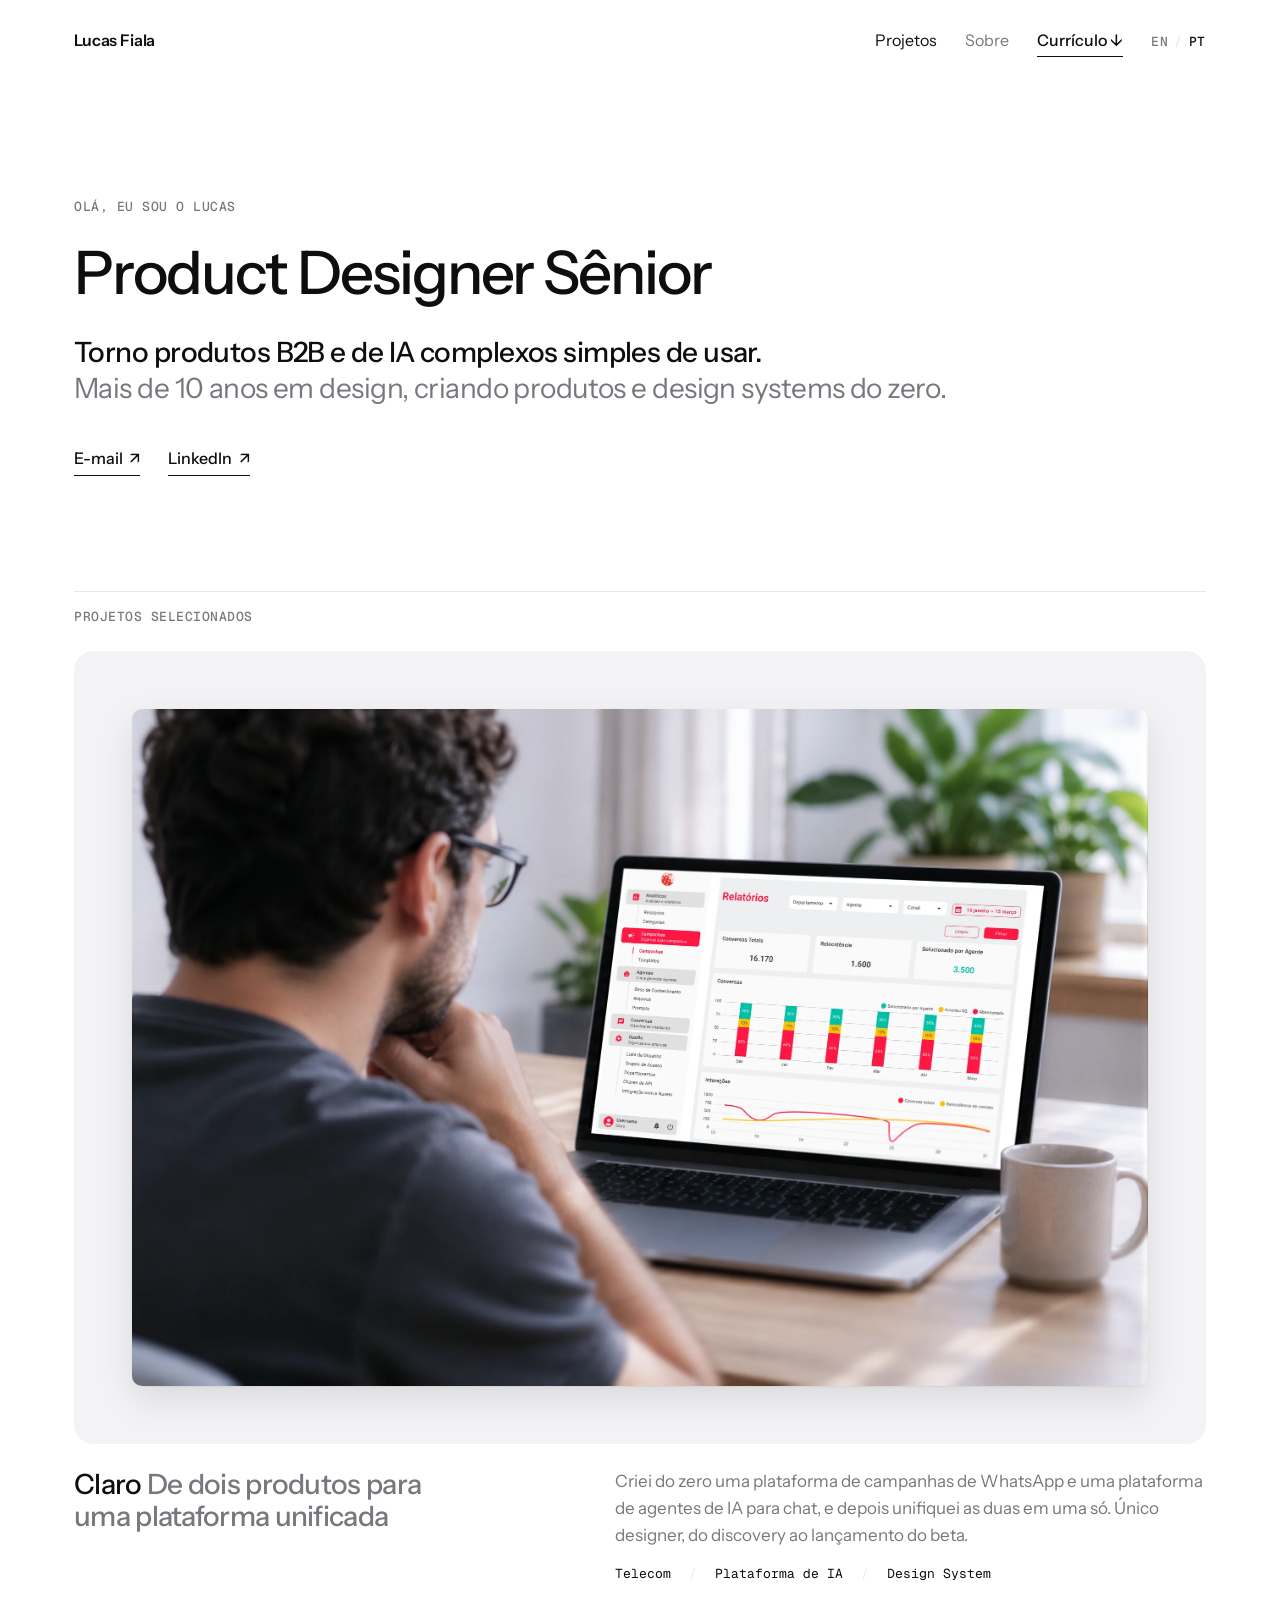
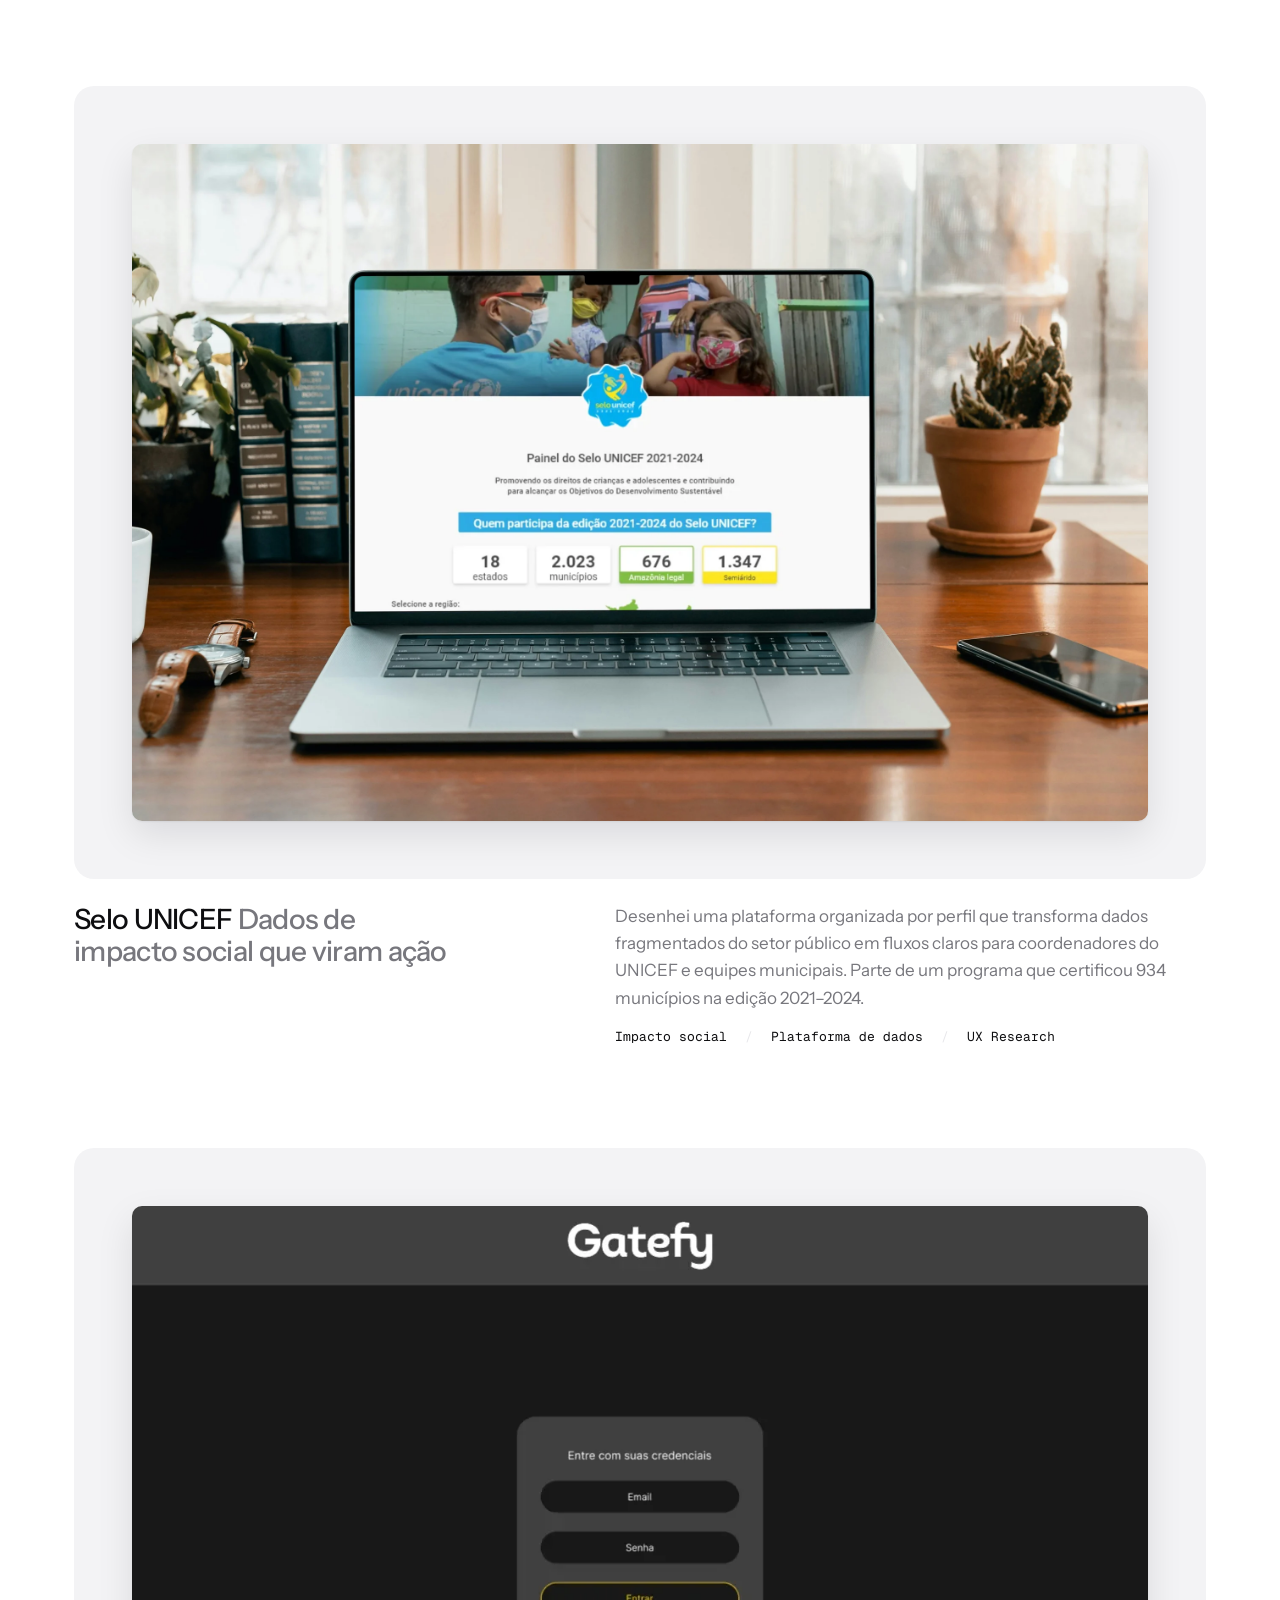
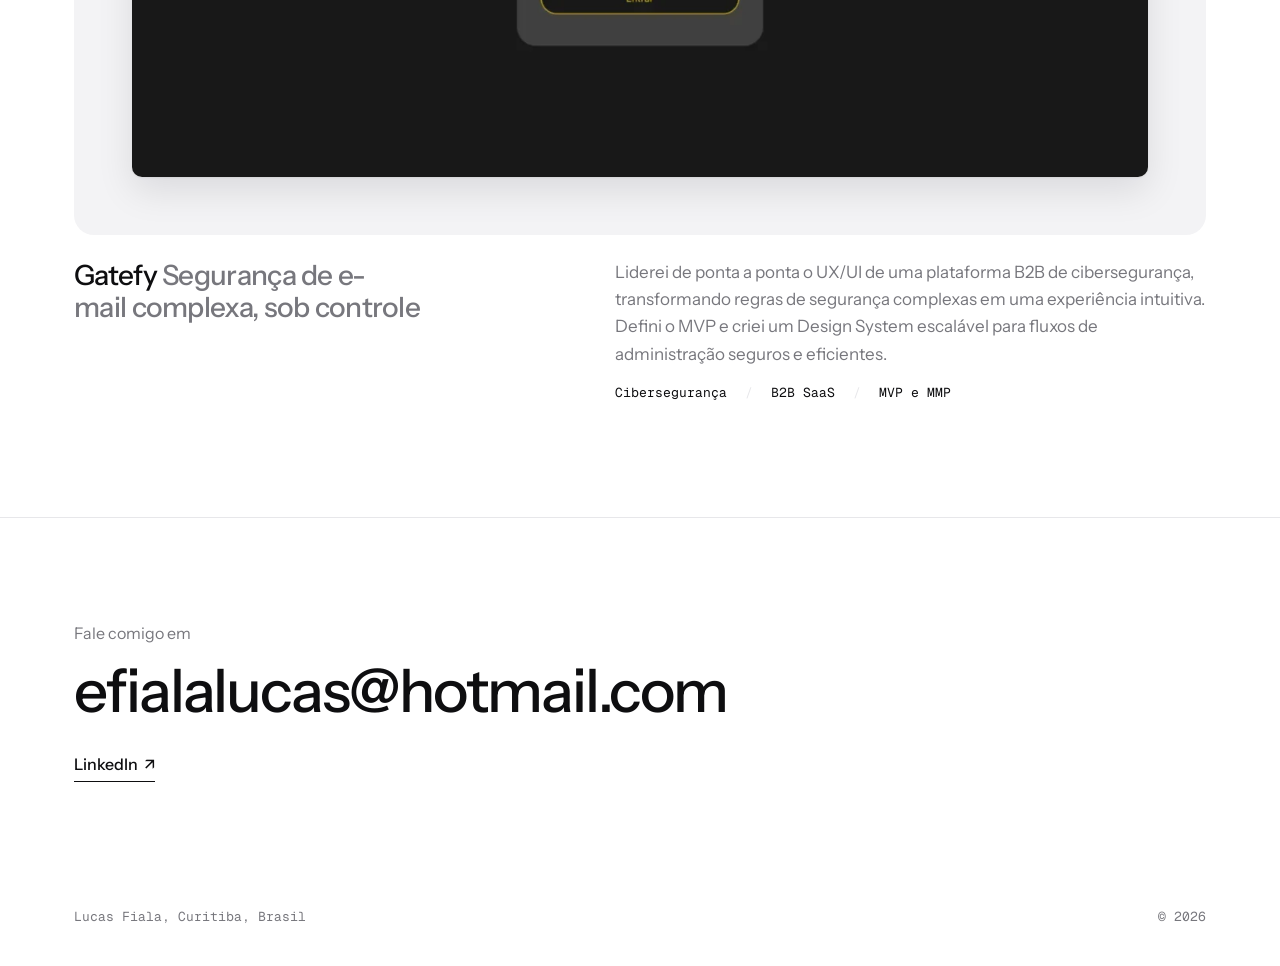
==== pt/index.html @ b2c22fe5 "Add files via upload" ====
<!DOCTYPE html>
<html lang="pt-BR">
<head>
<meta charset="UTF-8">
<meta name="viewport" content="width=device-width, initial-scale=1">
<title>Lucas Fiala, Product Designer Sênior</title>
<meta name="description" content="Product Designer Sênior. Torno produtos B2B e de IA complexos simples de usar.">
<link rel="preconnect" href="https://fonts.googleapis.com"><link rel="stylesheet" href="https://fonts.googleapis.com/css2?family=Instrument+Sans:wght@400;500;600&family=Geist+Mono:wght@400;500&display=swap">
<link rel="stylesheet" href="../assets/css/style.css">
<link rel="icon" href="../favicon.ico" sizes="32x32">
<link rel="icon" href="../icon.svg" type="image/svg+xml">
<link rel="apple-touch-icon" href="../apple-touch-icon.png">
<link rel="alternate" hreflang="en" href="https://lucasfiala.github.io/">
<link rel="alternate" hreflang="pt-BR" href="https://lucasfiala.github.io/pt/">
<link rel="alternate" hreflang="x-default" href="https://lucasfiala.github.io/">
</head>
<body>
<header class="site-head"><div class="wrap">
  <a class="brand" href="index.html">Lucas Fiala</a>
  <nav class="nav" aria-label="Principal"><a href="index.html" aria-current="page">Projetos</a><a href="about.html">Sobre</a><a class="nav-cta" href="../assets/cv-lfiala.pdf" download>Currículo <span aria-hidden="true">↓</span></a><span class="lang"><a href="../index.html" lang="en" hreflang="en" aria-label="View in English">EN</a><span class="lang-sep" aria-hidden="true">/</span><span class="lang-on" aria-current="true">PT</span></span></nav>
</div></header>
<main>
  <section class="hero"><div class="wrap">
    <p class="hello">Olá, eu sou o Lucas</p>
    <h1 class="statement">Product Designer Sênior</h1>
    <p class="lede"><strong>Torno produtos B2B e de IA complexos simples de usar.</strong> <span>Mais de 10 anos em design, criando produtos e design systems do zero.</span></p>
    <div class="links">
      <a class="link" href="mailto:efialalucas@hotmail.com">E-mail <span aria-hidden="true">↗</span></a>
      <a class="link" href="https://www.linkedin.com/in/lfiala/" target="_blank" rel="noopener">LinkedIn <span aria-hidden="true">↗</span></a>
    </div>
  </div></section>
  <section aria-labelledby="work-label"><div class="wrap">
    <h2 class="section-label" id="work-label">Projetos selecionados</h2>
    <div class="work">
      <a class="case" href="cases/claro.html">
        <div class="case-plate"><img src="../assets/img/home/claro.webp" alt="Tela de relatórios da plataforma unificada da Claro" width="2400" height="1599" loading="lazy"></div>
        <div class="case-body">
          <h3 class="case-title">Claro <em>De dois produtos para uma plataforma unificada</em></h3>
          <div>
            <p class="case-text">Criei do zero uma plataforma de campanhas de WhatsApp e uma plataforma de agentes de IA para chat, e depois unifiquei as duas em uma só. Único designer, do discovery ao lançamento do beta.</p>
            <ul class="tags"><li>Telecom</li><li>Plataforma de IA</li><li>Design System</li></ul>
          </div>
        </div>
      </a>
      <a class="case" href="cases/unicef.html">
        <div class="case-plate"><img src="../assets/img/home/unicef.webp" alt="Painel do Selo UNICEF 2021–2024" width="2400" height="1600" loading="lazy"></div>
        <div class="case-body">
          <h3 class="case-title">Selo UNICEF <em>Dados de impacto social que viram ação</em></h3>
          <div>
            <p class="case-text">Desenhei uma plataforma organizada por perfil que transforma dados fragmentados do setor público em fluxos claros para coordenadores do UNICEF e equipes municipais. Parte de um programa que certificou 934 municípios na edição 2021–2024.</p>
            <ul class="tags"><li>Impacto social</li><li>Plataforma de dados</li><li>UX Research</li></ul>
          </div>
        </div>
      </a>
      <a class="case" href="cases/gatefy.html">
        <div class="case-plate"><img src="../assets/img/home/gatefy.webp" alt="Tela de login da Gatefy" width="1279" height="719" loading="lazy"></div>
        <div class="case-body">
          <h3 class="case-title">Gatefy <em>Segurança de e-mail complexa, sob controle</em></h3>
          <div>
            <p class="case-text">Liderei de ponta a ponta o UX/UI de uma plataforma B2B de cibersegurança, transformando regras de segurança complexas em uma experiência intuitiva. Defini o MVP e criei um Design System escalável para fluxos de administração seguros e eficientes.</p>
            <ul class="tags"><li>Cibersegurança</li><li>B2B SaaS</li><li>MVP e MMP</li></ul>
          </div>
        </div>
      </a>
    </div>
  </div></section>
  <section class="contact" id="contact"><div class="wrap">
    <p>Fale comigo em</p>
    <a class="mail" href="mailto:efialalucas@hotmail.com">efialalucas@hotmail.com</a>
    <div class="links"><a class="link" href="https://www.linkedin.com/in/lfiala/" target="_blank" rel="noopener">LinkedIn <span aria-hidden="true">↗</span></a></div>
  </div></section>
</main>
<footer class="site-foot"><div class="wrap"><span>Lucas Fiala, Curitiba, Brasil</span><span>© <span data-year>2026</span></span></div></footer>
<script src="../assets/js/main.js"></script>
</body>
</html>
---- assets/css/style.css ----
/* Layout: one left-aligned column on white; type does the work, images are the only colour. */
:root{
  --paper:#ffffff;
  --ink:#0e0e10;
  --muted:#77777d;
  --line:#e7e7ea;
  --plate:#f3f3f5;
  --shadow:0 1px 2px rgba(14,14,16,.06),0 14px 36px rgba(14,14,16,.10);
  --font-text:"Instrument Sans","Helvetica Neue",Arial,sans-serif;
  --font-meta:"Geist Mono",ui-monospace,Menlo,monospace;
  --wrap:1180px;
  --step-0:1rem;
  --step-1:1.1875rem;
  --step-2:clamp(1.375rem,1.1rem + 1.1vw,1.75rem);
  --step-3:clamp(2rem,1.2rem + 3.6vw,3.75rem);
  color-scheme:light;
}
*,*::before,*::after{box-sizing:border-box}
html{scroll-behavior:smooth;-webkit-text-size-adjust:100%}
body{margin:0;background:var(--paper);color:var(--ink);font:400 var(--step-0)/1.6 var(--font-text);-webkit-font-smoothing:antialiased}
img{display:block;max-width:100%;height:auto}
a{color:inherit;text-decoration:none}
a:focus-visible,button:focus-visible{outline:2px solid var(--ink);outline-offset:4px;border-radius:2px}
h1,h2,h3,p,ul,dl,dd,figure,blockquote{margin:0}
ul{padding:0;list-style:none}
em{font-style:normal}

.wrap{max-width:var(--wrap);margin-inline:auto;padding-left:max(24px,env(safe-area-inset-left,0px));padding-right:max(24px,env(safe-area-inset-right,0px))}

/* Header */
.site-head{padding-block:28px}
.site-head .wrap{display:flex;justify-content:space-between;align-items:baseline;gap:24px;flex-wrap:wrap}
.brand{font-weight:600;letter-spacing:-.01em}
.nav{display:flex;gap:28px}
.nav{align-items:baseline}
.nav a{color:var(--muted);transition:color .2s}
.nav a.nav-cta{color:var(--ink);font-weight:500;border-bottom:1px solid var(--ink);padding-bottom:2px}
.nav a.nav-cta:hover{color:var(--muted);border-color:var(--muted)}
.nav a:hover,.nav a[aria-current="page"]{color:var(--ink)}

/* Hero */
.hero{padding-block:clamp(56px,9vw,128px) clamp(64px,9vw,120px)}
.hello{font:500 .8125rem/1 var(--font-meta);letter-spacing:.04em;text-transform:uppercase;color:var(--muted);margin-bottom:28px}
.hello a:hover{color:var(--ink)}
.statement{font-size:var(--step-3);line-height:1.08;letter-spacing:-.035em;font-weight:500;max-width:22ch;text-wrap:balance}
.statement em{color:var(--muted)}
.lede{margin-top:28px;font-size:var(--step-2);line-height:1.3;letter-spacing:-.02em;color:var(--muted);text-wrap:balance}
.lede strong{color:var(--ink);font-weight:500}
.hero .lede strong,.hero .lede span{display:block}
.links{display:flex;flex-wrap:wrap;gap:8px 28px;margin-top:40px}
.link{display:inline-flex;gap:.4em;align-items:baseline;padding-bottom:3px;border-bottom:1px solid var(--ink);font-weight:500}
.link span{transition:transform .2s}
.link:hover span{transform:translate(2px,-2px)}

/* Work list */
.section-label{font:500 .8125rem/1 var(--font-meta);letter-spacing:.04em;text-transform:uppercase;color:var(--muted);padding-block:18px 28px;border-top:1px solid var(--line)}
.work{display:grid;gap:clamp(64px,8vw,112px);padding-bottom:clamp(72px,9vw,128px)}
.work-2{grid-template-columns:repeat(2,minmax(0,1fr));gap:48px 32px}
.case{display:grid;gap:24px;align-content:start}
.case-plate{background:var(--plate);border-radius:20px;padding:clamp(16px,4.5vw,64px)}
.case-plate img{width:100%;border-radius:10px;box-shadow:var(--shadow);transition:transform .6s cubic-bezier(.2,.7,.2,1)}
.case:hover .case-plate img{transform:translateY(-4px)}
.case-body{display:grid;grid-template-columns:minmax(0,5fr) minmax(0,6fr);gap:16px 48px;align-items:start}
.work-2 .case-plate{padding:clamp(14px,2.4vw,32px);border-radius:16px}
.work-2 .case-body{grid-template-columns:minmax(0,1fr)}
.case-title{font-size:var(--step-2);line-height:1.15;letter-spacing:-.025em;font-weight:500;text-wrap:balance}
.case-title em{color:var(--muted)}
.case-text{color:var(--muted);font-size:1.0625rem;max-width:56ch}
.tags{display:flex;flex-wrap:wrap;gap:6px 18px;margin-top:16px;font:400 .8125rem/1.4 var(--font-meta);color:var(--ink)}
.tags li+li::before{content:"/";margin-right:18px;color:var(--line)}

/* Case page */
.case-head{padding-block:clamp(40px,7vw,96px) clamp(40px,6vw,72px)}
.case-head .lede{max-width:46ch}
.meta{display:grid;grid-template-columns:repeat(4,minmax(0,1fr));gap:20px 32px;margin-block:48px;padding-top:20px;border-top:1px solid var(--line)}
.meta dt{font:500 .75rem/1 var(--font-meta);letter-spacing:.04em;text-transform:uppercase;color:var(--muted);margin-bottom:8px}
.meta dd{font-size:.9375rem;line-height:1.45}
.sec{padding-block:clamp(40px,5vw,64px);border-top:1px solid var(--line)}
.sec-grid{display:grid;grid-template-columns:minmax(0,3fr) minmax(0,9fr);gap:20px 48px;align-items:start}
.sec-title{font-size:var(--step-2);line-height:1.15;letter-spacing:-.025em;font-weight:500}
.sec-body{display:grid;gap:20px;min-width:0}
.sec-body>p,.list{font-size:var(--step-1);line-height:1.55;max-width:64ch;color:#3a3a40}
.sec-body strong{color:var(--ink);font-weight:600}
.list{display:grid;gap:0}
.list li{padding-block:14px;border-top:1px solid var(--line)}
.list li:last-child{border-bottom:1px solid var(--line)}
.cards{display:grid;grid-template-columns:repeat(auto-fit,minmax(230px,1fr));gap:16px;margin-block:12px}
.card{background:var(--plate);border-radius:14px;padding:24px;display:grid;gap:12px;align-content:start}
.card-label{font:500 .75rem/1.4 var(--font-meta);letter-spacing:.03em;text-transform:uppercase;color:var(--muted)}
.card-text{font-size:1.0625rem;line-height:1.45}
.stats{display:grid;grid-template-columns:repeat(auto-fit,minmax(220px,1fr));align-items:start;gap:24px 32px;margin-block:16px}
.stat{border-top:1px solid var(--ink);padding-top:16px}
.stat-num{font-size:clamp(1.625rem,1.1rem + 1.6vw,2.25rem);line-height:1.08;letter-spacing:-.03em;text-wrap:balance;overflow-wrap:anywhere;font-weight:500;font-variant-numeric:tabular-nums}
.stat-text{margin-top:12px;color:var(--muted);max-width:28ch}
.figs{display:grid;gap:24px;margin-block:12px}
.figs.cols-2{grid-template-columns:repeat(2,minmax(0,1fr))}
.figs.cols-3{grid-template-columns:repeat(3,minmax(0,1fr))}
.figs figure{display:grid;gap:10px;align-content:start}
.zoom{all:unset;display:block;cursor:zoom-in;background:var(--plate);border-radius:12px;padding:clamp(8px,1.4vw,16px)}
.zoom img{width:100%;border-radius:6px}
figcaption{font:400 .8125rem/1.5 var(--font-meta);color:var(--muted)}
.quote{margin-top:16px;padding-top:24px;border-top:1px solid var(--line)}
.quote blockquote{font-size:var(--step-2);line-height:1.3;letter-spacing:-.02em;max-width:36ch;text-wrap:pretty}
.quote figcaption{margin-top:16px}

/* Lightbox */
.lightbox{position:fixed;inset:0;z-index:50;background:rgba(14,14,16,.92);display:grid;place-items:center;padding:max(16px,env(safe-area-inset-top,0px)) 16px 16px;cursor:zoom-out;overflow:auto}
.lightbox img{max-width:min(100%,1600px);height:auto;border-radius:6px}
.lightbox[hidden]{display:none}

/* About */
.about-hero{padding-bottom:clamp(40px,6vw,72px)}
.about-statement{font-size:clamp(1.75rem,1.1rem + 2.6vw,3rem);max-width:26ch}
.about-grid{display:grid;grid-template-columns:minmax(0,5fr) minmax(0,7fr);gap:32px 56px;align-items:start}
.about-photos{display:grid;grid-template-columns:repeat(2,minmax(0,1fr));gap:12px}
.about-photos img{width:100%;aspect-ratio:4/5;object-fit:cover;border-radius:12px;background:var(--plate)}
.about-text{display:grid;gap:20px}
.about-text p{font-size:var(--step-1);line-height:1.55;max-width:60ch;color:#3a3a40}
.skills{margin-top:8px}
.rows li{display:grid;grid-template-columns:minmax(0,11rem) minmax(0,1fr) minmax(0,10rem);gap:4px 24px;padding-block:14px;border-top:1px solid var(--line);align-items:baseline}
.rows li:last-child{border-bottom:1px solid var(--line)}
.when{font:400 .8125rem/1.5 var(--font-meta);color:var(--muted);font-variant-numeric:tabular-nums}
.where{color:var(--muted);text-align:right}

/* Contact */
.contact{border-top:1px solid var(--line);padding-block:clamp(56px,8vw,104px)}
.contact p{color:var(--muted);margin-bottom:12px}
.mail{font-size:min(var(--step-3),calc((100vw - 48px) / 11.8));white-space:nowrap;display:inline-block;line-height:1.1;letter-spacing:-.035em;font-weight:500;overflow-wrap:anywhere}
.mail:hover{color:var(--muted)}
.contact .links{margin-top:28px}
.site-foot{padding-block:24px 40px;color:var(--muted);font:400 .8125rem/1.4 var(--font-meta)}
.site-foot .wrap{display:flex;justify-content:space-between;gap:16px;flex-wrap:wrap}

@media (max-width:860px){
  .sec-grid,.about-grid{grid-template-columns:minmax(0,1fr)}
  .meta{grid-template-columns:repeat(2,minmax(0,1fr))}
  .figs.cols-3{grid-template-columns:minmax(0,1fr)}
}
@media (max-width:720px){
  .case-body,.work-2,.figs.cols-2{grid-template-columns:minmax(0,1fr)}
  .nav{gap:20px}
  .rows li{grid-template-columns:minmax(0,1fr)}
  .where{text-align:left}
  .case-plate{border-radius:14px}
}
@media (prefers-reduced-motion:reduce){*{transition:none!important;scroll-behavior:auto!important}}
.figs.cols-2 figure:first-child:nth-last-child(odd){grid-column:1/-1}
.figs.cols-2.end-wide figure:first-child{grid-column:auto}
.figs.cols-2.end-wide figure:last-child{grid-column:1/-1}
.figs.narrow{max-width:60%}
.figs.half{max-width:50%}
.cards.strip{grid-template-columns:repeat(4,minmax(0,1fr));gap:0;background:var(--plate);border-radius:14px;padding:8px}
.cards.strip .card{background:none;border-radius:0;padding:20px}
.cards.strip .card+.card{border-left:1px solid var(--line)}
.cards.cols-2{grid-template-columns:repeat(2,minmax(0,1fr))}
@media (max-width:1000px){.cards.strip{grid-template-columns:repeat(2,minmax(0,1fr))}.cards.strip .card:nth-child(3){border-left:0}.cards.strip .card:nth-child(n+3){border-top:1px solid var(--line)}}
@media (max-width:720px){.figs.half{max-width:100%}.cards.strip{grid-template-columns:minmax(0,1fr)}.cards.strip .card+.card{border-left:0;border-top:1px solid var(--line)}.skills{display:grid;grid-template-columns:repeat(2,minmax(0,1fr));gap:10px 16px}.skills li+li::before{content:none}.figs.narrow{max-width:100%}.cards.cols-2{grid-template-columns:minmax(0,1fr)}.figs.cols-2 figure{grid-column:auto!important}}
@media (min-width:1001px){.cards.strip .card-label{min-height:2.8em}}

/* Language switch */
.lang{display:inline-flex;align-items:baseline;gap:6px;font:500 .8125rem/1 var(--font-meta);letter-spacing:.04em;color:var(--muted)}
.lang a{color:var(--muted)}
.lang a:hover{color:var(--ink)}
.lang-on{color:var(--ink)}
.lang-sep{color:var(--line)}
.nav a,.lang{white-space:nowrap}
@media (max-width:420px){.nav{flex-wrap:wrap;gap:10px 18px}}
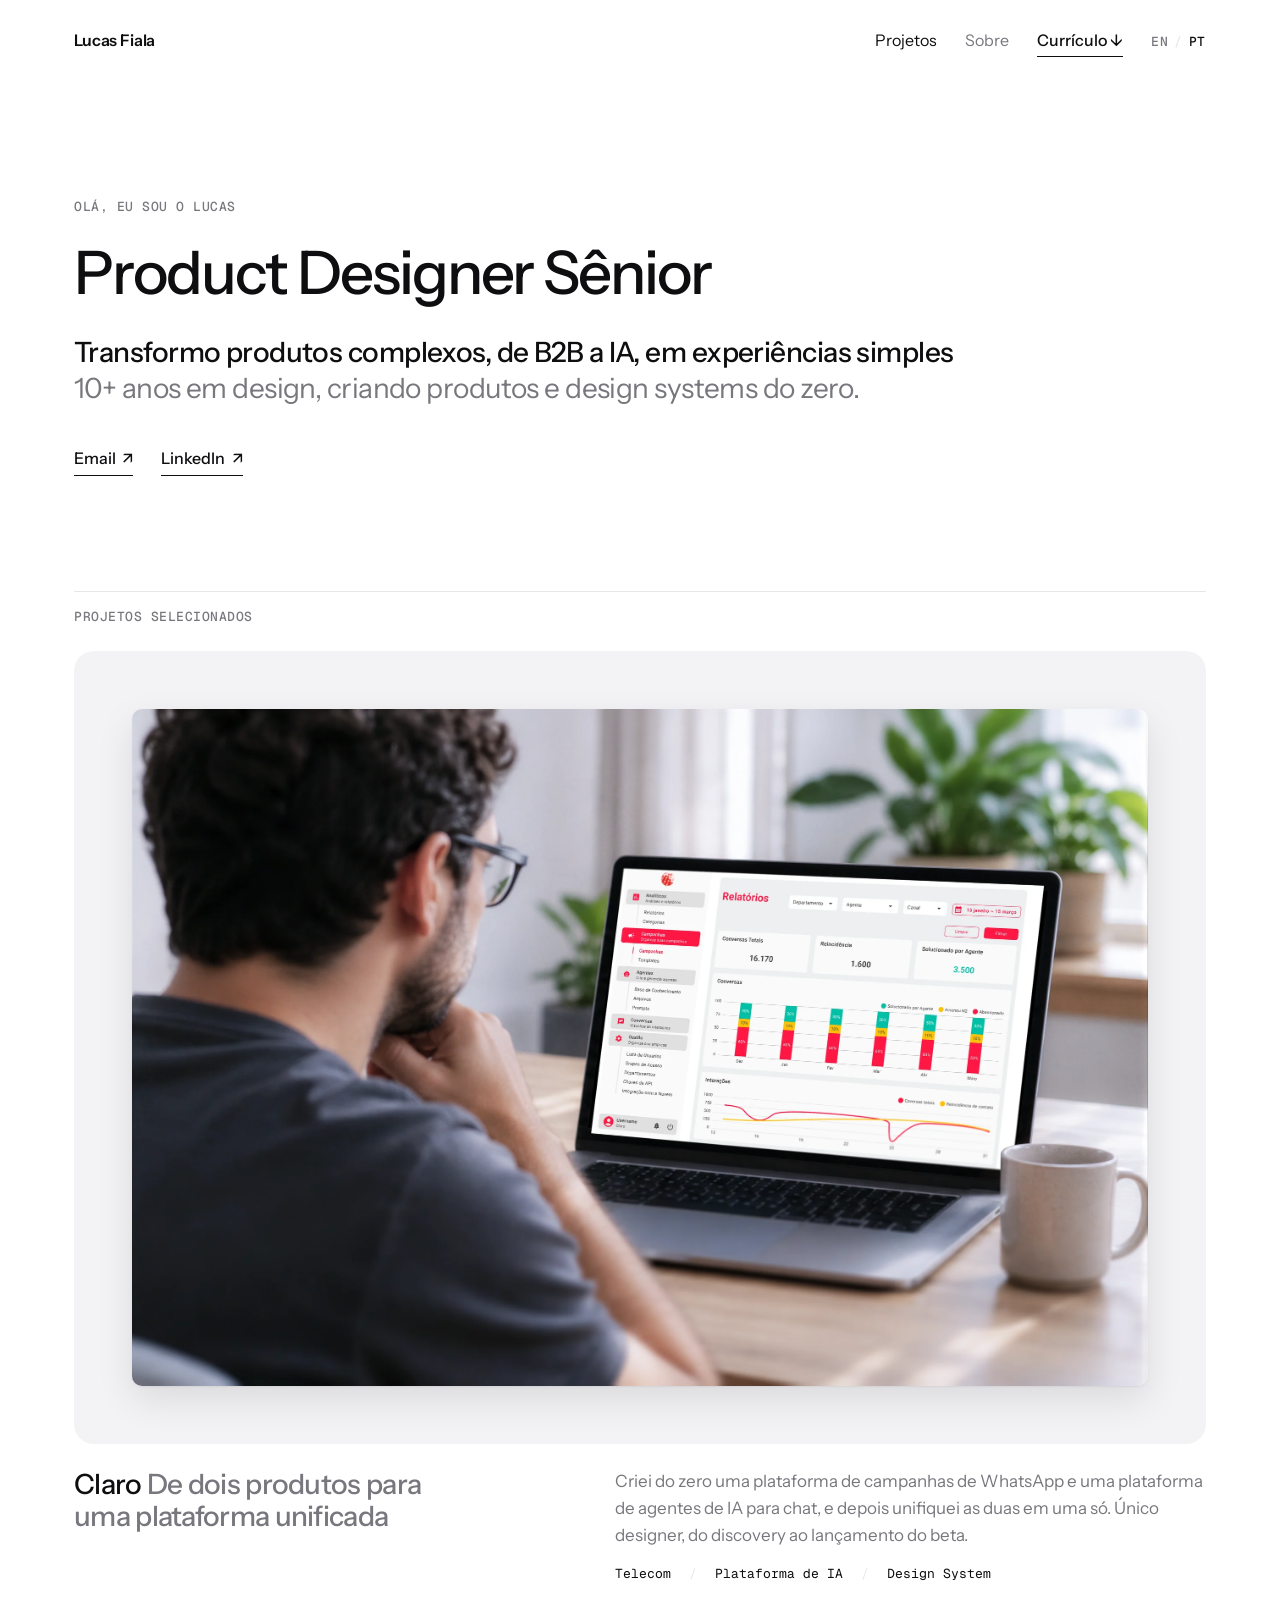
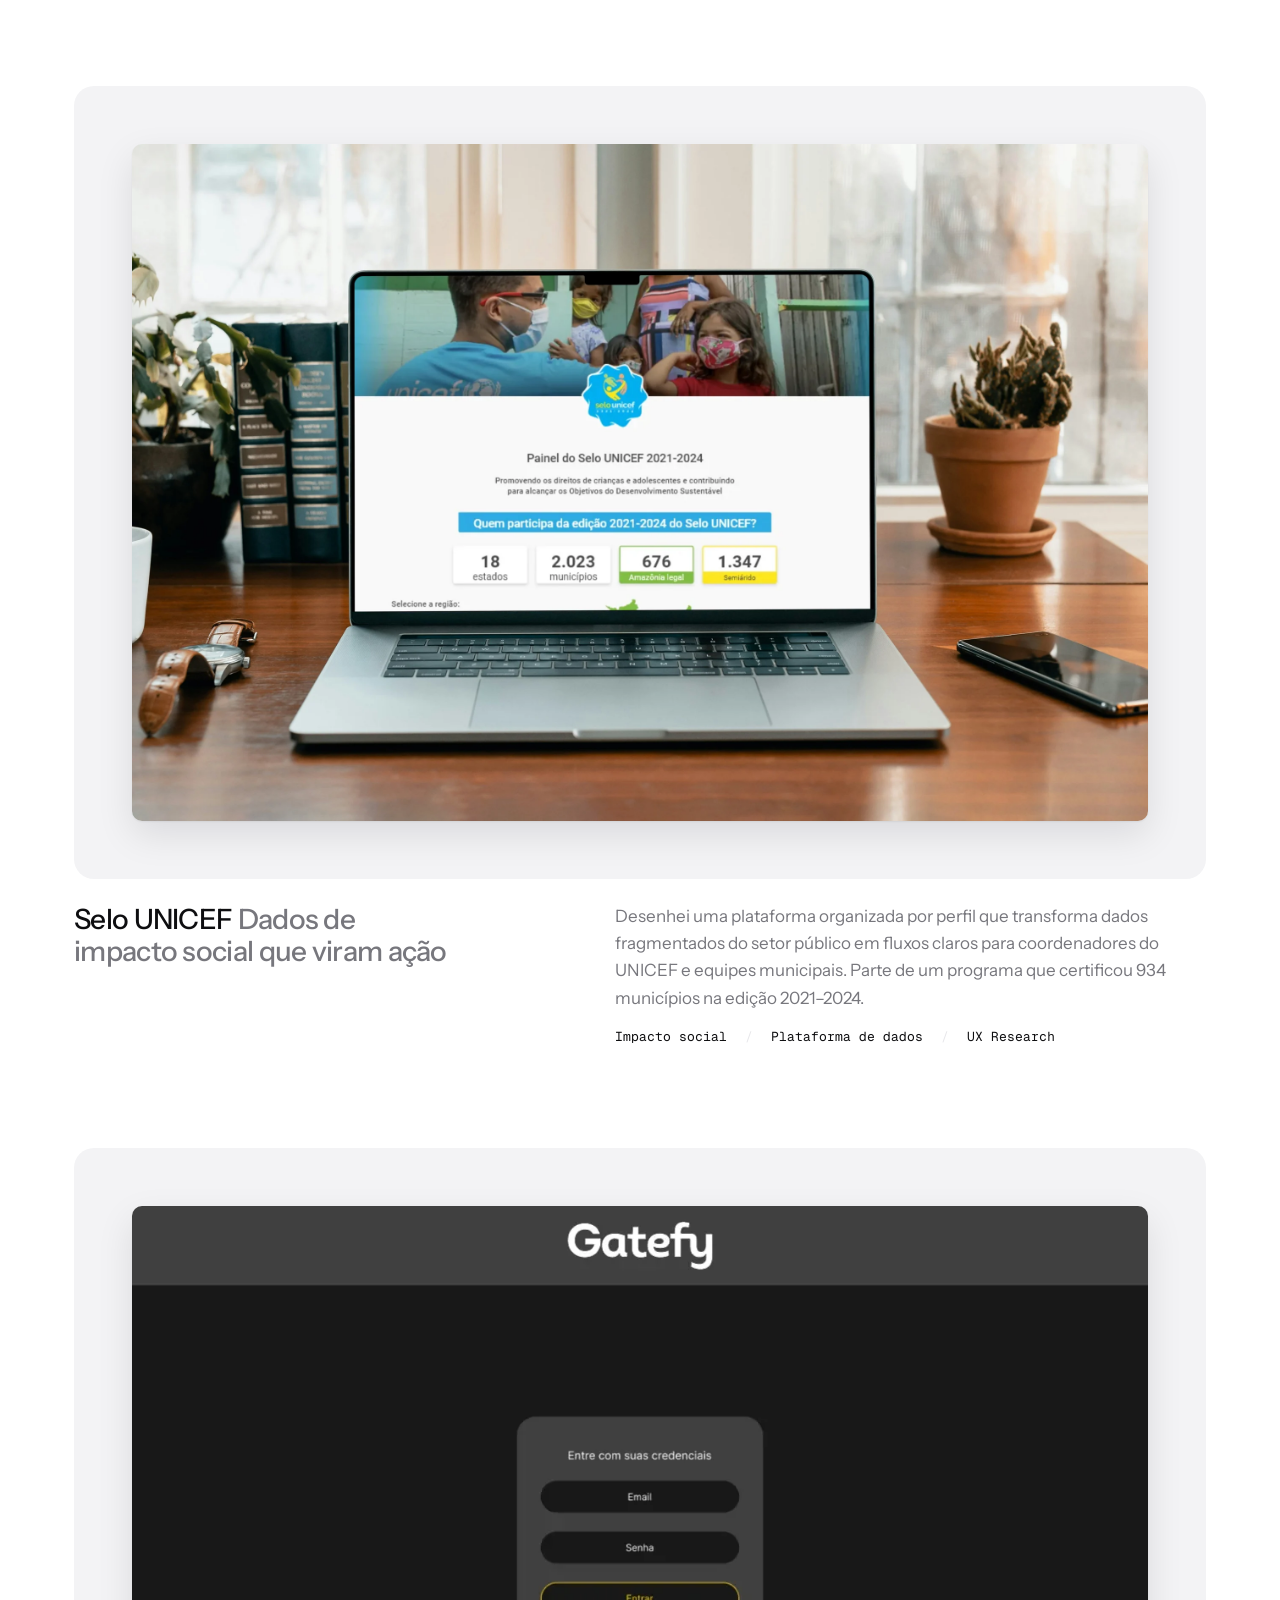
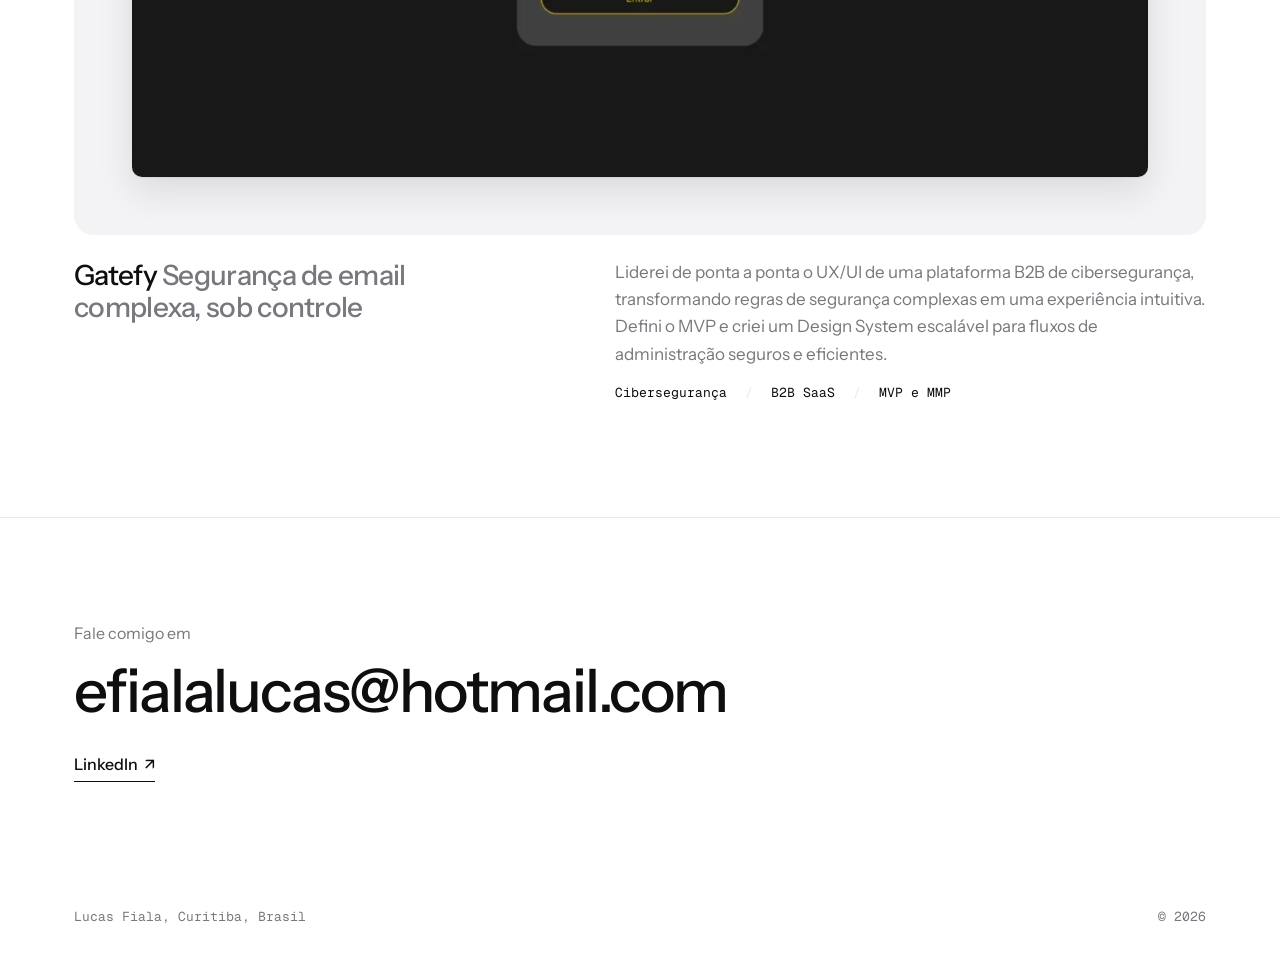
==== commit 0f380518: "Add files via upload" ====
--- a/pt/index.html
+++ b/pt/index.html
@@ -23,10 +23,10 @@
   <section class="hero"><div class="wrap">
     <p class="hello">Olá, eu sou o Lucas</p>
     <h1 class="statement">Product Designer Sênior</h1>
-    <p class="lede"><strong>Torno produtos B2B e de IA complexos simples de usar.</strong> <span>Mais de 10 anos em design, criando produtos e design systems do zero.</span></p>
+    <p class="lede"><strong>Transformo produtos complexos, de B2B a IA, em experiências simples</strong> <span>10+ anos em design, criando produtos e design systems do zero.</span></p>
     <div class="links">
-      <a class="link" href="mailto:efialalucas@hotmail.com">E-mail <span aria-hidden="true">↗</span></a>
-      <a class="link" href="https://www.linkedin.com/in/lfiala/" target="_blank" rel="noopener">LinkedIn <span aria-hidden="true">↗</span></a>
+      <a class="link" href="mailto:efialalucas@hotmail.com">Email <span aria-hidden="true">↗</span></a>
+      <a class="link" href="https://www.linkedin.com/in/lfiala/?locale=pt-BR" target="_blank" rel="noopener">LinkedIn <span aria-hidden="true">↗</span></a>
     </div>
   </div></section>
   <section aria-labelledby="work-label"><div class="wrap">
@@ -55,7 +55,7 @@
       <a class="case" href="cases/gatefy.html">
         <div class="case-plate"><img src="../assets/img/home/gatefy.webp" alt="Tela de login da Gatefy" width="1279" height="719" loading="lazy"></div>
         <div class="case-body">
-          <h3 class="case-title">Gatefy <em>Segurança de e-mail complexa, sob controle</em></h3>
+          <h3 class="case-title">Gatefy <em>Segurança de email complexa, sob controle</em></h3>
           <div>
             <p class="case-text">Liderei de ponta a ponta o UX/UI de uma plataforma B2B de cibersegurança, transformando regras de segurança complexas em uma experiência intuitiva. Defini o MVP e criei um Design System escalável para fluxos de administração seguros e eficientes.</p>
             <ul class="tags"><li>Cibersegurança</li><li>B2B SaaS</li><li>MVP e MMP</li></ul>
